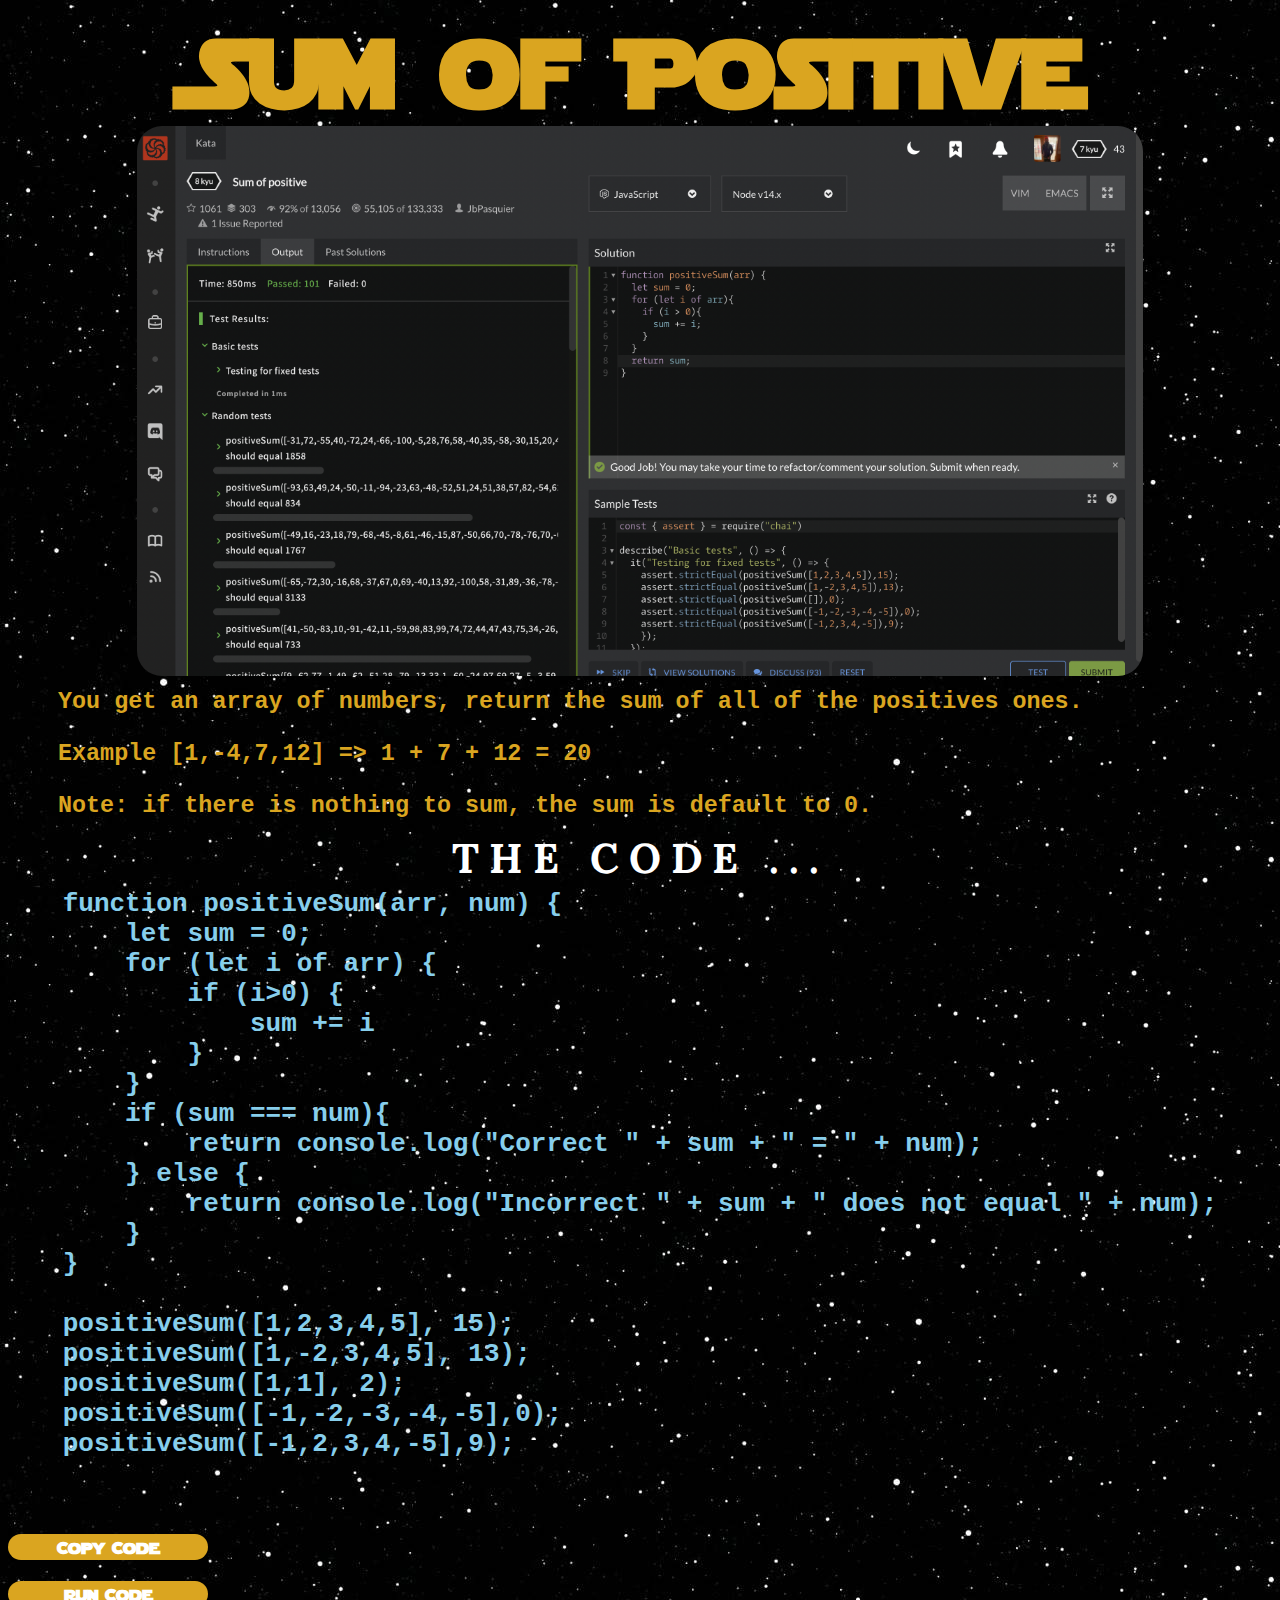
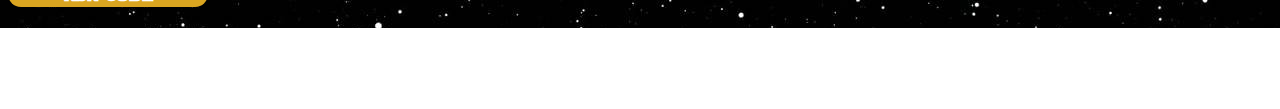
==== sum-of-positive.html @ d04bb3b9 "no were talking" ====
<!DOCTYPE html>
<html lang="en">
<head>
    <meta charset="UTF-8">
    <meta http-equiv="X-UA-Compatible" content="IE=edge">
    <meta name="viewport" content="width=device-width, initial-scale=1.0">
    <link rel="stylesheet" href="styles.css">
    <link href="https://fonts.googleapis.com/css?family=Lora" rel="stylesheet" />
    <title>Sum of Positive</title>
</head>
<body>
    <div class="parentSumPos">
        <div class="title-areaSumPos">
            <div id="title-boxSumPos">
                <a href="https://www.codewars.com/kata/5715eaedb436cf5606000381" style="text-decoration: none;" target="_blank" rel="noopener"> 
                    <h2 class="sumPos">Sum of Positive</h2>
                </a>
            </div>


        </div>
        <div class="imgSumPosArea">
            <a href="https://www.codewars.com/kata/5715eaedb436cf5606000381" style="text-decoration: none;" target="_blank" rel="noopener"> 
                <img id="imgSumPosPic" src="assets/01- sum_of_pos-Med.png" alt="Sum of Positive">
            </a>
        </div>
        <div class="sumInfoArea">
            <h6>
                <pre>
You get an array of numbers, return the sum of all of the positives ones.

Example [1,-4,7,12] => 1 + 7 + 12 = 20

Note: if there is nothing to sum, the sum is default to 0.</pre>
            </h6>
        </div>
        <h3 class="code">THE CODE ...</h3>    
        <div class="code-Area">
            <div id="theCode">
                <h5 class="sumCode">
<pre>function positiveSum(arr, num) {
    let sum = 0;
    for (let i of arr) {
        if (i>0) {
            sum += i
        }
    }
    if (sum === num){
        return console.log("Correct " + sum + " = " + num);
    } else {
        return console.log("Incorrect " + sum + " does not equal " + num);
    }
}

positiveSum([1,2,3,4,5], 15);
positiveSum([1,-2,3,4,5], 13);
positiveSum([1,1], 2);
positiveSum([-1,-2,-3,-4,-5],0);
positiveSum([-1,2,3,4,-5],9);</pre>
                </h5>
            </div>
        </div>
        <div id="button-area">
            <a id="copyButton" onClick="myFunction()"><div id="sum-of-positive">      
                <h4 >Copy Code</h4></div>
            </a>
            <a href="https://onecompiler.com/javascript/3xu7mafgr" style="text-decoration: none;" target="_blank" rel="noopener"><div id="sum-of-positive">      
                <h4 >Run Code</h4></div></a> 
            </a>
        </div> 

    </div>

    <script>
        function myFunction() {
          /* Copy the text inside the text field */
          navigator.clipboard.writeText('function positiveSum(arr, num) { \nlet sum = 0; \nfor (let i of arr) { \nif (i>0) { \nsum += i \n} \n} \nif (sum === num){ \nreturn console.log("Correct " + sum + " = " + num); \n} else { \nreturn console.log("Incorrect " + sum + " does not equal " + num);\n} \n} \npositiveSum([1,2,3,4,5], 15); \npositiveSum([1,-2,3,4,5], 13);\npositiveSum([1,1], 2); \npositiveSum([-1,-2,-3,-4,-5],0); \npositiveSum([-1,2,3,4,-5],9);');
        }
        </script>
    
</body>
</html>
---- styles.css ----
@font-face {
    font-family: 'Star Wars';
    src: url(assets/starjedi/Starjedi.ttf);
}
@font-face {
    font-family: 'Star Wars hallow';
    src: url(assets/SfDistantGalaxyOutline-xoeO.ttf);
}

body {
    background-image: url(assets/starBackGround.jpeg);
}

.title-area{
    margin-top: 200px;
    width:auto;
    height: max-content;
    display: flex;
    justify-content: center;

}

#title-box{
    width: fit-content;
    height:auto;
}

h1{
    color: goldenrod;
    font-family: Star Wars hallow;
    font-size: 12em;
    text-align: center;
}

.title-areaSumPos{
    margin-top: -100px;
    width: auto;
    height: fit-content;
    display: flex;
    justify-content: center;
    margin-bottom: 0px;
}

#title-boxSumPos{
    width: fit-content;
    height: fit-content;
}

h2{
    color: goldenrod;
    font-family: Star Wars;
    font-size: 6em;
    text-align: center;
}

.sub-text-area{
    width: auto;
    height: max-content;
    display: flex;
    justify-content: center;
}

#sub-text-box{
    width: fit-content;
    height: auto;
}

.code{
    margin-bottom: -145px;
}

.wars{
    margin-bottom: -50px;
}

h3{
    text-align: center;
    color: white;
    font-family: Lora;
    font-size: 2.6em; 
    letter-spacing: 10px;
}

#sum-of-positive{
    width: fit-content;
}

h4{
    text-align: center;
    font-family: Star Wars;
    color: white;
    font-size: 1em;
    background-color: goldenrod;
    border-radius: 25px;
    width: 200px;
    cursor: pointer; 
}

.imgSumPosArea{
    width: auto;
    height: auto;
    display: flex;
    justify-content: center;
}

#imgSumPosPic{
    margin-top: -95px;
    height: calc(100vh - 350px);
    width: auto;
    border-radius: 25px;
}

.sumInfoArea{
    height: fit-content;
    margin: 0px;
    padding: 0px;
    margin-top: -15px;
}

h6{
    padding: 0px;
    font-family: Lora;
    color: goldenrod;
    font-size: 1.8em;
    margin-left: 50px;
    margin-top: 0px;
}

.code-Area{
    width: auto;
    height: fit-content;
    display: flex;
    justify-content: center;
}

.code{
    margin-top: -55px;
}

#theCode{
    margin-top: -25px;
    width: fit-content;
    height: fit-content;
}

h5{
    margin-top: 175px;
    font-family: Lora;
    font-size: 2em; 
    color: skyblue;
}
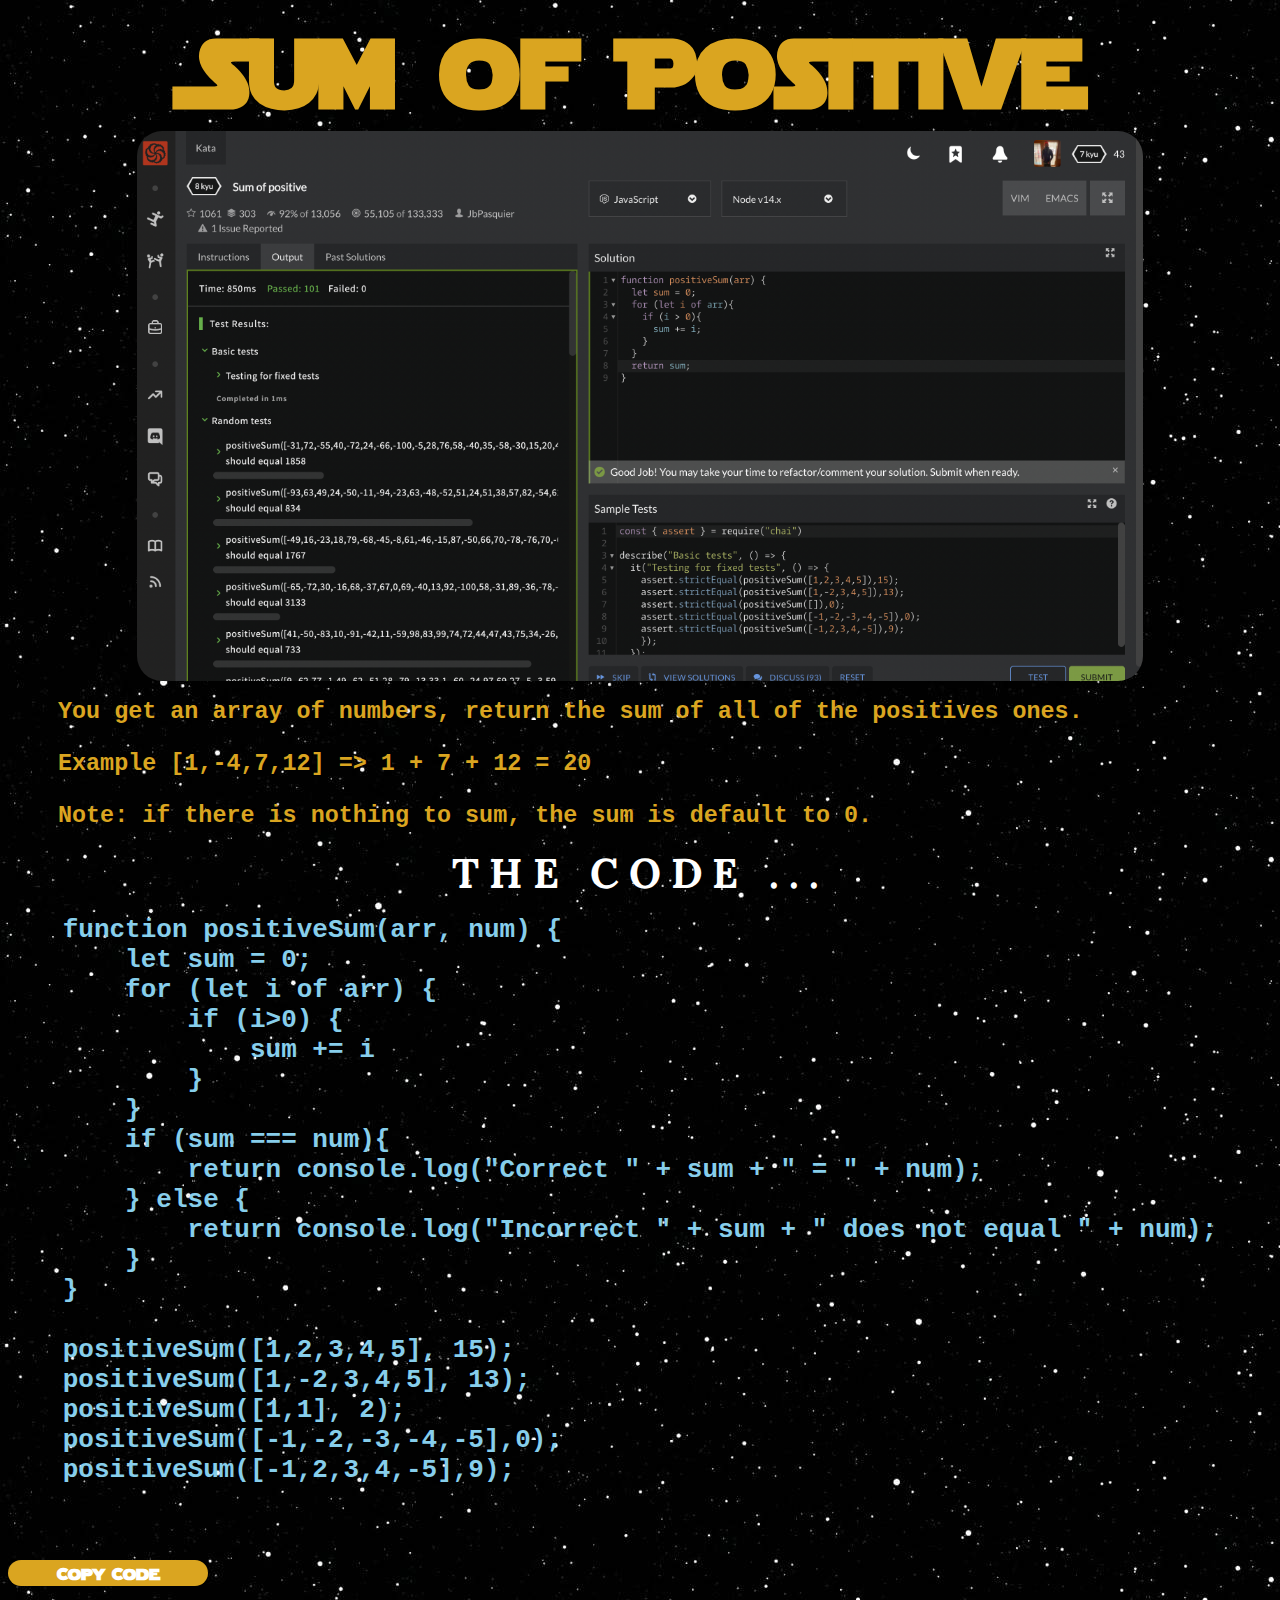
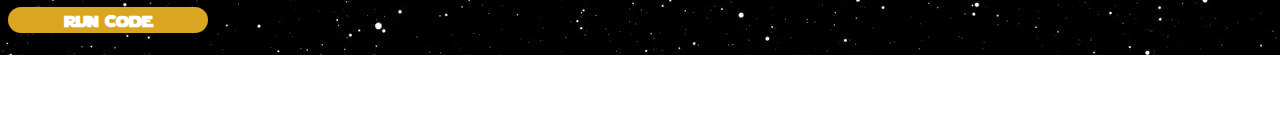
==== commit 7afd24ff: "seperating style sheets" ====
--- a/sum-of-positive.html
+++ b/sum-of-positive.html
@@ -5,7 +5,9 @@
     <meta http-equiv="X-UA-Compatible" content="IE=edge">
     <meta name="viewport" content="width=device-width, initial-scale=1.0">
     <link rel="stylesheet" href="styles.css">
+    <link rel="stylesheet" href="sumPosStyles.css">
     <link href="https://fonts.googleapis.com/css?family=Lora" rel="stylesheet" />
+    <meta name="viewport" content="width=device-width, initial-scale=1.0">
     <title>Sum of Positive</title>
 </head>
 <body>
@@ -61,10 +63,10 @@
             </div>
         </div>
         <div id="button-area">
-            <a id="copyButton" onClick="myFunction()"><div id="sum-of-positive">      
+            <a id="copyButton" onClick="myFunction()"><div id="copyCodeButton">      
                 <h4 >Copy Code</h4></div>
             </a>
-            <a href="https://onecompiler.com/javascript/3xu7mafgr" style="text-decoration: none;" target="_blank" rel="noopener"><div id="sum-of-positive">      
+            <a href="https://onecompiler.com/javascript/3xu98ddyb" style="text-decoration: none;" target="_blank" rel="noopener"><div id="runCodeButton">      
                 <h4 >Run Code</h4></div></a> 
             </a>
         </div> 
--- a/styles.css
+++ b/styles.css
@@ -11,39 +11,11 @@
     background-image: url(assets/starBackGround.jpeg);
 }
 
-.title-area{
-    margin-top: 200px;
-    width:auto;
-    height: max-content;
-    display: flex;
-    justify-content: center;
-
-}
-
-#title-box{
-    width: fit-content;
-    height:auto;
-}
-
 h1{
     color: goldenrod;
     font-family: Star Wars hallow;
     font-size: 12em;
     text-align: center;
-}
-
-.title-areaSumPos{
-    margin-top: -100px;
-    width: auto;
-    height: fit-content;
-    display: flex;
-    justify-content: center;
-    margin-bottom: 0px;
-}
-
-#title-boxSumPos{
-    width: fit-content;
-    height: fit-content;
 }
 
 h2{
@@ -53,36 +25,12 @@
     text-align: center;
 }
 
-.sub-text-area{
-    width: auto;
-    height: max-content;
-    display: flex;
-    justify-content: center;
-}
-
-#sub-text-box{
-    width: fit-content;
-    height: auto;
-}
-
-.code{
-    margin-bottom: -145px;
-}
-
-.wars{
-    margin-bottom: -50px;
-}
-
 h3{
     text-align: center;
     color: white;
     font-family: Lora;
     font-size: 2.6em; 
     letter-spacing: 10px;
-}
-
-#sum-of-positive{
-    width: fit-content;
 }
 
 h4{
@@ -96,26 +44,11 @@
     cursor: pointer; 
 }
 
-.imgSumPosArea{
-    width: auto;
-    height: auto;
-    display: flex;
-    justify-content: center;
-}
 
-#imgSumPosPic{
-    margin-top: -95px;
-    height: calc(100vh - 350px);
-    width: auto;
-    border-radius: 25px;
-}
 
-.sumInfoArea{
-    height: fit-content;
-    margin: 0px;
-    padding: 0px;
-    margin-top: -15px;
-}
+
+
+
 
 h6{
     padding: 0px;
@@ -126,26 +59,13 @@
     margin-top: 0px;
 }
 
-.code-Area{
-    width: auto;
-    height: fit-content;
-    display: flex;
-    justify-content: center;
-}
 
-.code{
-    margin-top: -55px;
-}
-
-#theCode{
-    margin-top: -25px;
-    width: fit-content;
-    height: fit-content;
-}
 
 h5{
     margin-top: 175px;
     font-family: Lora;
     font-size: 2em; 
     color: skyblue;
-}+}
+
+
--- a/sumPosStyles.css
+++ b/sumPosStyles.css
@@ -0,0 +1,51 @@
+.title-areaSumPos{
+    margin-top: -100px;
+    width: auto;
+    height: fit-content;
+    display: flex;
+    justify-content: center;
+    margin-bottom: 0px;
+}
+
+#title-boxSumPos{
+    width: fit-content;
+    height: fit-content;
+}
+
+.imgSumPosArea{
+    width: auto;
+    height: auto;
+    display: flex;
+    justify-content: center;
+}
+
+#imgSumPosPic{
+    margin-top: -90px;
+    height: calc(100vh - 350px);
+    width: auto;
+    border-radius: 25px;
+}
+
+.sumInfoArea{
+    height: fit-content;
+    margin: 0px;
+    padding: 0px;
+    margin-top: -10px;
+}
+
+.code-Area{
+    width: auto;
+    height: fit-content;
+    display: flex;
+    justify-content: center;
+}
+
+.code{
+    margin-top: -50px;
+}
+
+#theCode{
+    margin-top: -200px;
+    width: fit-content;
+    height: fit-content;
+}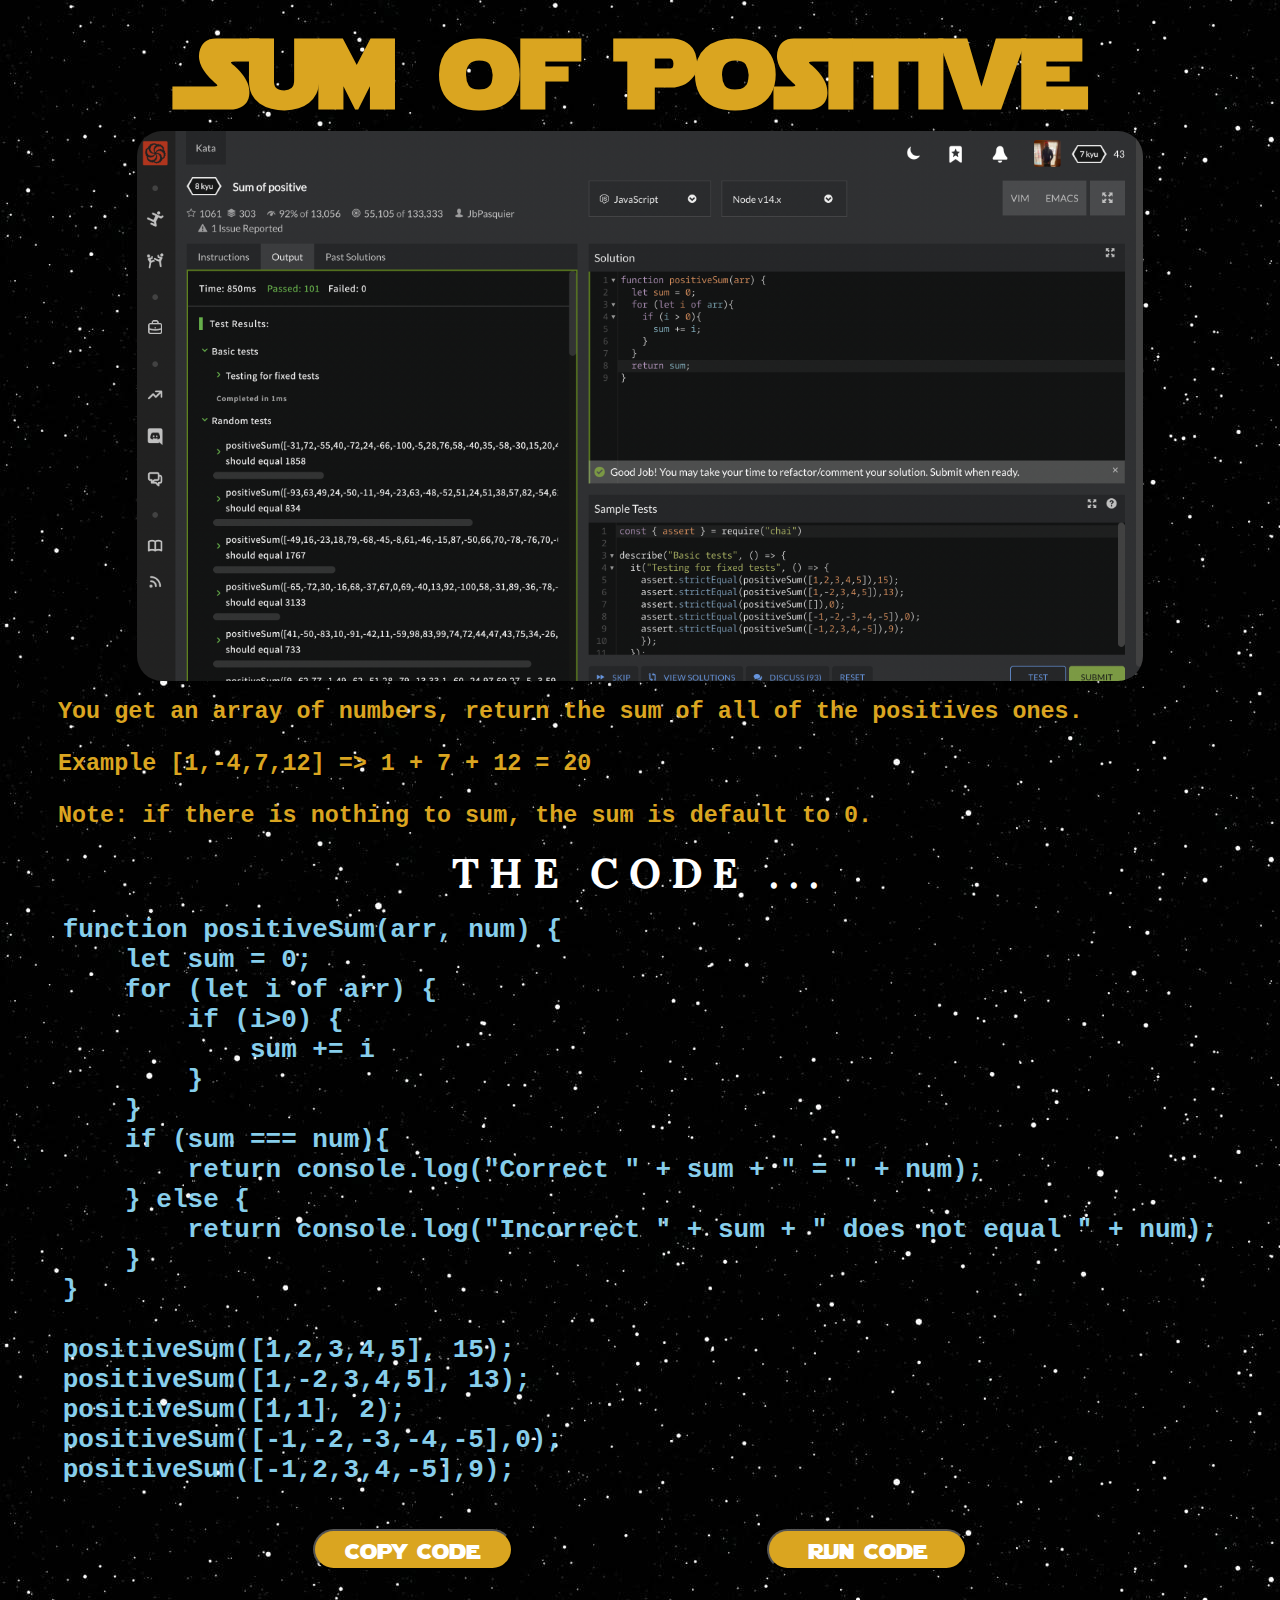
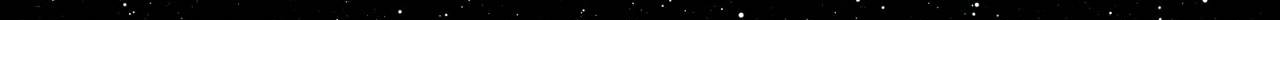
==== commit 6937bea7: "buttons dood" ====
--- a/sum-of-positive.html
+++ b/sum-of-positive.html
@@ -39,7 +39,7 @@
         <h3 class="code">THE CODE ...</h3>    
         <div class="code-Area">
             <div id="theCode">
-                <h5 class="sumCode">
+                <h5 id="sumCode">
 <pre>function positiveSum(arr, num) {
     let sum = 0;
     for (let i of arr) {
@@ -63,20 +63,66 @@
             </div>
         </div>
         <div id="button-area">
-            <a id="copyButton" onClick="myFunction()"><div id="copyCodeButton">      
-                <h4 >Copy Code</h4></div>
-            </a>
-            <a href="https://onecompiler.com/javascript/3xu98ddyb" style="text-decoration: none;" target="_blank" rel="noopener"><div id="runCodeButton">      
-                <h4 >Run Code</h4></div></a> 
-            </a>
+            <button class="myButtons" onClick="myFunction()">Copy Code</button>
+            <button class="myButtons" onclick="window.open('https://onecompiler.com/javascript/3xu98ddyb', '_blank');" style="text-decoration: none;" target="_blank" rel="noopener">Run Code</button>
         </div> 
 
     </div>
 
     <script>
         function myFunction() {
-          /* Copy the text inside the text field */
-          navigator.clipboard.writeText('function positiveSum(arr, num) { \nlet sum = 0; \nfor (let i of arr) { \nif (i>0) { \nsum += i \n} \n} \nif (sum === num){ \nreturn console.log("Correct " + sum + " = " + num); \n} else { \nreturn console.log("Incorrect " + sum + " does not equal " + num);\n} \n} \npositiveSum([1,2,3,4,5], 15); \npositiveSum([1,-2,3,4,5], 13);\npositiveSum([1,1], 2); \npositiveSum([-1,-2,-3,-4,-5],0); \npositiveSum([-1,2,3,4,-5],9);');
+            // Create a fake textarea
+            const textAreaEle = document.createElement('textarea');
+
+            // Reset styles
+            textAreaEle.style.border = '0';
+            textAreaEle.style.padding = '0';
+            textAreaEle.style.margin = '0';
+
+            // Set the absolute position
+            // User won't see the element
+            textAreaEle.style.position = 'absolute';
+            textAreaEle.style.left = '-9999px';
+            textAreaEle.style.top = `${document.documentElement.scrollTop}px`;
+
+            // Set the value
+            textAreaEle.value = 
+`function positiveSum(arr, num) {
+    let sum = 0; 
+    for (let i of arr) {
+        if (i>0) {
+            sum += i
+        }
+    }
+    if (sum === num){
+        return console.log("Correct " + sum + " = " + num);
+    } else {
+        return console.log("Incorrect " + sum + " does not equal " + num);
+    }
+}
+positiveSum([1,2,3,4,5], 15);
+positiveSum([1,-2,3,4,5], 13);
+positiveSum([1,1], 2);
+positiveSum([-1,-2,-3,-4,-5],0);
+positiveSum([-1,2,3,4,-5],9);`;
+
+            // Append the textarea to body
+            document.body.appendChild(textAreaEle);
+
+            // Focus and select the text
+            textAreaEle.focus();
+            textAreaEle.select();
+
+            // Execute the "copy" command
+            try {
+                document.execCommand('copy');
+                alert('The Code is copied.')
+            } catch (err) {
+                // Unable to copy
+            } finally {
+                // Remove the textarea
+                document.body.removeChild(textAreaEle);
+            }
         }
         </script>
     
--- a/styles.css
+++ b/styles.css
@@ -33,7 +33,7 @@
     letter-spacing: 10px;
 }
 
-h4{
+/* h4{
     text-align: center;
     font-family: Star Wars;
     color: white;
@@ -42,13 +42,22 @@
     border-radius: 25px;
     width: 200px;
     cursor: pointer; 
+} */
+
+button{
+    text-align: center;
+    font-family: Star Wars;
+    color: white;
+    font-size: 1.3em;
+    background-color: goldenrod;
+    border-radius: 25px;
+    width: 200px;
+    cursor: pointer;  
 }
 
-
-
-
-
-
+.myButtons:hover{
+    box-shadow: 0 12px 16px 0 skyblue,0 17px 50px 0 skyblue;
+}
 
 h6{
     padding: 0px;
@@ -59,8 +68,6 @@
     margin-top: 0px;
 }
 
-
-
 h5{
     margin-top: 175px;
     font-family: Lora;
--- a/sumPosStyles.css
+++ b/sumPosStyles.css
@@ -48,4 +48,13 @@
     margin-top: -200px;
     width: fit-content;
     height: fit-content;
+}
+
+#button-area{
+    display: flex;
+    flex-direction: row;
+    justify-content: space-evenly;
+    margin: 50px;
+    margin-top: -10px;
+
 }